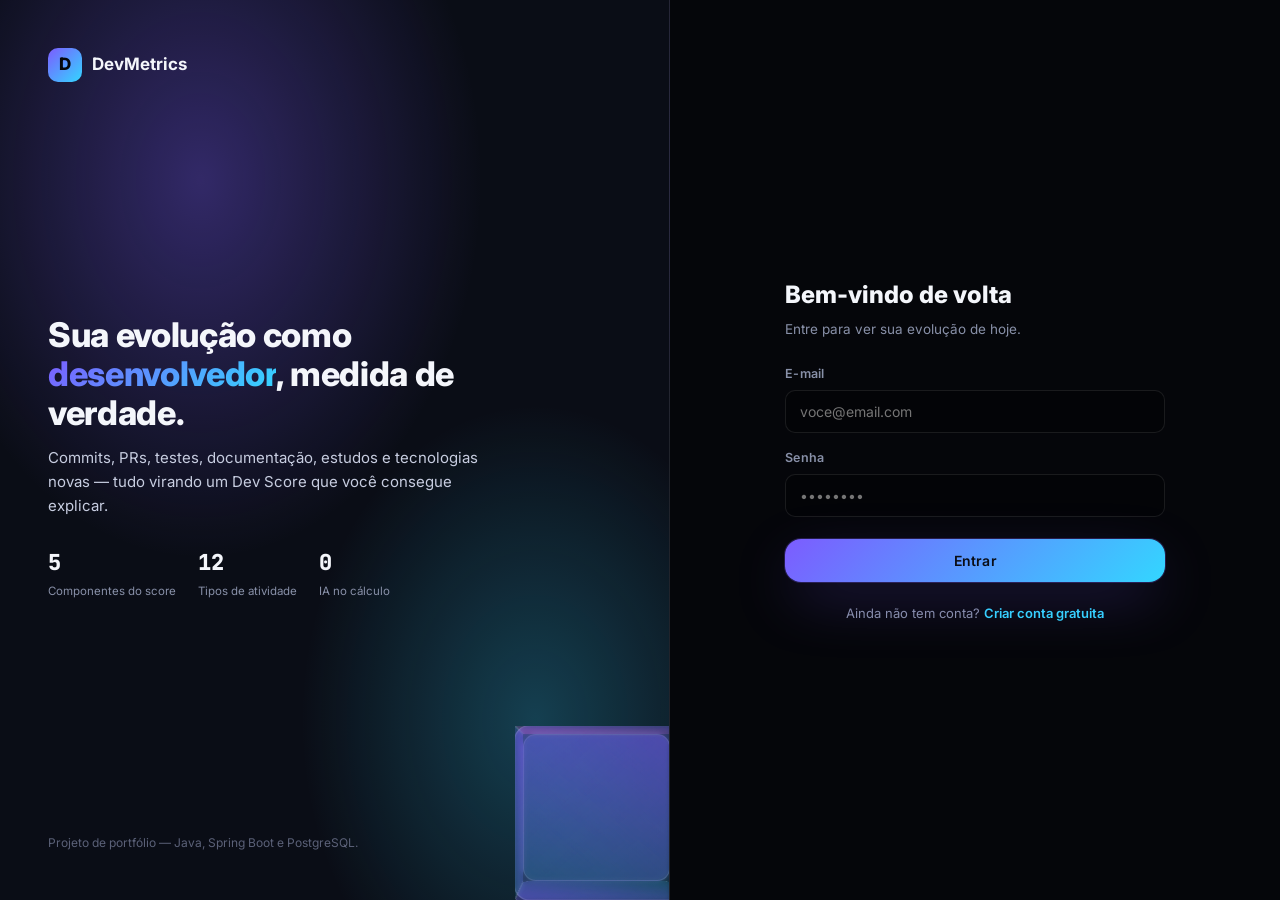
==== frontend/achievements.html @ 27cfd6c3 "feat: MVP completo do DevMetrics (backend, frontend e infraestrutura) Backend Java 21 + Spring Boot " ====
<!DOCTYPE html>
<html lang="pt-BR">
<head>
  <meta charset="UTF-8" />
  <meta name="viewport" content="width=device-width, initial-scale=1.0" />
  <title>Conquistas — DevMetrics</title>
  <link rel="icon" href="data:image/svg+xml,<svg xmlns=%22http://www.w3.org/2000/svg%22 viewBox=%220 0 100 100%22><rect width=%22100%22 height=%22100%22 rx=%2222%22 fill=%22%237c5cff%22/><text x=%2250%22 y=%2268%22 font-size=%2260%22 text-anchor=%22middle%22 fill=%22white%22 font-family=%22sans-serif%22>D</text></svg>" />
  <link rel="preconnect" href="https://fonts.googleapis.com">
  <link rel="preconnect" href="https://fonts.gstatic.com" crossorigin>
  <link href="https://fonts.googleapis.com/css2?family=Inter:wght@400;500;600;700;800&family=JetBrains+Mono:wght@400;600;700&display=swap" rel="stylesheet">
  <link rel="stylesheet" href="css/base.css" />
  <link rel="stylesheet" href="css/animations.css" />
  <link rel="stylesheet" href="css/components.css" />
  <link rel="stylesheet" href="css/dashboard.css" />
</head>
<body>
  <div class="scene-bg"></div>
  <div id="navbar" data-active="achievements"></div>

  <main class="page container">
    <div class="page-head reveal">
      <div>
        <h1>Conquistas</h1>
        <div class="page-sub">Marcos reais da sua jornada — nada aqui é decorativo.</div>
      </div>
    </div>

    <div class="card reveal" style="margin-bottom:18px">
      <div class="stat-grid">
        <div class="stat-tile">
          <div class="stat-icon">🏆</div>
          <div class="stat-value" id="unlockedCount">0</div>
          <div class="stat-label">Desbloqueadas</div>
        </div>
        <div class="stat-tile">
          <div class="stat-icon">🎯</div>
          <div class="stat-value" id="totalCount">0</div>
          <div class="stat-label">No catálogo</div>
        </div>
      </div>
    </div>

    <div id="achievementGrid" class="achievement-grid reveal-stagger"></div>
  </main>

  <script src="js/api.js"></script>
  <script src="js/ui.js"></script>
  <script src="js/scene3d.js"></script>
  <script src="js/navbar.js"></script>
  <script src="js/achievements.js"></script>
</body>
</html>
---- frontend/css/base.css ----
/* ===========================================================
   DevMetrics — Design tokens e reset
   =========================================================== */

:root {
  /* Paleta principal: fundo escuro tipo "terminal premium" */
  --bg-0: #05060a;
  --bg-1: #0a0d16;
  --bg-2: #10141f;
  --bg-3: #161b29;
  --surface: rgba(255, 255, 255, 0.035);
  --surface-hover: rgba(255, 255, 255, 0.07);
  --border: rgba(255, 255, 255, 0.09);
  --border-strong: rgba(255, 255, 255, 0.16);

  --text-0: #f4f6fb;
  --text-1: #c7cde0;
  --text-2: #8890a8;
  --text-3: #5b6178;

  --brand-1: #7c5cff;
  --brand-2: #33d6ff;
  --brand-3: #ff5ecb;
  --accent-green: #37e29a;
  --accent-yellow: #ffcb52;
  --accent-red: #ff5c72;

  --grad-brand: linear-gradient(135deg, var(--brand-1), var(--brand-2));
  --grad-fire: linear-gradient(135deg, var(--brand-3), var(--accent-yellow));

  --level-0: rgba(255, 255, 255, 0.05);
  --level-1: #123a3a;
  --level-2: #146356;
  --level-3: #0f9d78;
  --level-4: #37e29a;

  --radius-sm: 10px;
  --radius-md: 16px;
  --radius-lg: 24px;
  --radius-xl: 32px;

  --shadow-1: 0 1px 0 rgba(255, 255, 255, 0.04) inset, 0 10px 30px rgba(0, 0, 0, 0.35);
  --shadow-2: 0 30px 60px -20px rgba(0, 0, 0, 0.55);
  --shadow-glow-brand: 0 0 0 1px rgba(124, 92, 255, 0.25), 0 20px 60px -10px rgba(124, 92, 255, 0.35);

  --ease-out: cubic-bezier(0.16, 1, 0.3, 1);
  --ease-spring: cubic-bezier(0.34, 1.56, 0.64, 1);
  --dur-fast: 150ms;
  --dur-mid: 320ms;
  --dur-slow: 650ms;

  --font-sans: "Inter", -apple-system, BlinkMacSystemFont, "Segoe UI", Roboto, Helvetica, Arial, sans-serif;
  --font-mono: "JetBrains Mono", "Fira Code", ui-monospace, SFMono-Regular, Menlo, Consolas, monospace;

  color-scheme: dark;
}

* {
  box-sizing: border-box;
}

html, body {
  margin: 0;
  padding: 0;
}

html {
  scroll-behavior: smooth;
}

body {
  min-height: 100vh;
  background: var(--bg-0);
  color: var(--text-0);
  font-family: var(--font-sans);
  font-size: 15px;
  line-height: 1.5;
  -webkit-font-smoothing: antialiased;
  text-rendering: optimizeLegibility;
  overflow-x: hidden;
}

h1, h2, h3, h4, p, ul, ol {
  margin: 0;
}

ul {
  padding: 0;
  list-style: none;
}

a {
  color: inherit;
  text-decoration: none;
}

button {
  font-family: inherit;
  cursor: pointer;
}

input, select, textarea, button {
  font-family: inherit;
  color: inherit;
}

::selection {
  background: rgba(124, 92, 255, 0.35);
}

/* Scrollbar discreta */
::-webkit-scrollbar {
  width: 10px;
  height: 10px;
}

::-webkit-scrollbar-track {
  background: transparent;
}

::-webkit-scrollbar-thumb {
  background: var(--border-strong);
  border-radius: 10px;
}

::-webkit-scrollbar-thumb:hover {
  background: var(--brand-1);
}

.visually-hidden {
  position: absolute;
  width: 1px;
  height: 1px;
  overflow: hidden;
  clip: rect(0, 0, 0, 0);
  white-space: nowrap;
}

.container {
  width: 100%;
  max-width: 1240px;
  margin: 0 auto;
  padding: 0 24px;
}

/* Fundo com camadas de profundidade (paralaxe simples) */
.scene-bg {
  position: fixed;
  inset: 0;
  z-index: -1;
  overflow: hidden;
  background:
    radial-gradient(60% 45% at 15% 0%, rgba(124, 92, 255, 0.18), transparent 60%),
    radial-gradient(45% 40% at 100% 10%, rgba(51, 214, 255, 0.14), transparent 60%),
    radial-gradient(50% 50% at 50% 100%, rgba(255, 94, 203, 0.10), transparent 60%),
    var(--bg-0);
}

.scene-bg canvas {
  position: absolute;
  inset: 0;
  width: 100%;
  height: 100%;
  display: block;
}

.scene-bg::after {
  content: "";
  position: absolute;
  inset: 0;
  background-image: radial-gradient(rgba(255, 255, 255, 0.045) 1px, transparent 1px);
  background-size: 26px 26px;
  mask-image: radial-gradient(circle at 50% 20%, black, transparent 75%);
  opacity: 0.5;
}

/* Utilidades de texto */
.text-muted { color: var(--text-2); }
.text-faint { color: var(--text-3); }
.mono { font-family: var(--font-mono); }

.gradient-text {
  background: var(--grad-brand);
  -webkit-background-clip: text;
  background-clip: text;
  color: transparent;
}

.skeleton {
  position: relative;
  overflow: hidden;
  background: var(--surface);
  border-radius: var(--radius-sm);
}

.skeleton::after {
  content: "";
  position: absolute;
  inset: 0;
  transform: translateX(-100%);
  background: linear-gradient(90deg, transparent, rgba(255, 255, 255, 0.06), transparent);
  animation: shimmer 1.6s infinite;
}

@keyframes shimmer {
  100% { transform: translateX(100%); }
}

@media (prefers-reduced-motion: reduce) {
  *, *::before, *::after {
    animation-duration: 0.001ms !important;
    animation-iteration-count: 1 !important;
    transition-duration: 0.001ms !important;
    scroll-behavior: auto !important;
  }
}
---- frontend/css/animations.css ----
/* ===========================================================
   DevMetrics — Animações e efeitos 3D
   =========================================================== */

@keyframes fade-up {
  from { opacity: 0; transform: translateY(18px); }
  to   { opacity: 1; transform: translateY(0); }
}

@keyframes fade-in {
  from { opacity: 0; }
  to   { opacity: 1; }
}

@keyframes pop-in {
  0%   { opacity: 0; transform: scale(0.85) translateY(10px); }
  60%  { opacity: 1; transform: scale(1.03) translateY(-2px); }
  100% { opacity: 1; transform: scale(1) translateY(0); }
}

@keyframes float-slow {
  0%, 100% { transform: translateY(0) rotate(0deg); }
  50%      { transform: translateY(-14px) rotate(1.5deg); }
}

@keyframes spin-slow {
  from { transform: rotate(0deg); }
  to   { transform: rotate(360deg); }
}

@keyframes pulse-ring {
  0%   { box-shadow: 0 0 0 0 rgba(124, 92, 255, 0.45); }
  100% { box-shadow: 0 0 0 18px rgba(124, 92, 255, 0); }
}

@keyframes flame-flicker {
  0%, 100% { transform: scale(1) rotate(-2deg); }
  50%      { transform: scale(1.08) rotate(2deg); }
}

@keyframes grid-drift {
  from { background-position: 0 0; }
  to   { background-position: 120px 120px; }
}

@keyframes count-glow {
  0%   { text-shadow: 0 0 0 rgba(124, 92, 255, 0); }
  40%  { text-shadow: 0 0 24px rgba(124, 92, 255, 0.55); }
  100% { text-shadow: 0 0 0 rgba(124, 92, 255, 0); }
}

.reveal {
  opacity: 0;
  transform: translateY(22px);
  transition: opacity var(--dur-slow) var(--ease-out), transform var(--dur-slow) var(--ease-out);
}

.reveal.is-visible {
  opacity: 1;
  transform: translateY(0);
}

.reveal-stagger > * {
  opacity: 0;
  transform: translateY(18px);
  transition: opacity var(--dur-mid) var(--ease-out), transform var(--dur-mid) var(--ease-out);
}

.reveal-stagger.is-visible > * {
  opacity: 1;
  transform: translateY(0);
}

.reveal-stagger.is-visible > *:nth-child(1) { transition-delay: 0ms; }
.reveal-stagger.is-visible > *:nth-child(2) { transition-delay: 60ms; }
.reveal-stagger.is-visible > *:nth-child(3) { transition-delay: 120ms; }
.reveal-stagger.is-visible > *:nth-child(4) { transition-delay: 180ms; }
.reveal-stagger.is-visible > *:nth-child(5) { transition-delay: 240ms; }
.reveal-stagger.is-visible > *:nth-child(6) { transition-delay: 300ms; }

/* ---- Cartão com perspectiva 3D (tilt no mouse) ---- */
.tilt-scene {
  perspective: 1000px;
}

.tilt-card {
  transform-style: preserve-3d;
  transition: transform var(--dur-mid) var(--ease-out), box-shadow var(--dur-mid) var(--ease-out);
  will-change: transform;
}

.tilt-card[data-tilt-active="true"] {
  transition: transform 60ms linear;
}

.tilt-card .tilt-layer {
  transform: translateZ(18px);
}

.tilt-card .tilt-glare {
  position: absolute;
  inset: 0;
  border-radius: inherit;
  background: radial-gradient(circle at var(--glare-x, 50%) var(--glare-y, 50%),
      rgba(255, 255, 255, 0.16), transparent 55%);
  opacity: 0;
  transition: opacity var(--dur-mid) var(--ease-out);
  pointer-events: none;
}

.tilt-card[data-tilt-active="true"] .tilt-glare {
  opacity: 1;
}

/* ---- Logo / ícone com leve flutuação e rotação 3D contínua ---- */
.floating-icon {
  animation: float-slow 6s ease-in-out infinite;
  transform-style: preserve-3d;
}

.spin-3d {
  animation: spin-slow 16s linear infinite;
  transform-style: preserve-3d;
}

/* ---- Streak flame ---- */
.flame {
  display: inline-block;
  animation: flame-flicker 1.6s ease-in-out infinite;
  filter: drop-shadow(0 0 10px rgba(255, 155, 50, 0.55));
}

/* ---- Pulso de "ao vivo" ---- */
.live-dot {
  position: relative;
  width: 8px;
  height: 8px;
  border-radius: 50%;
  background: var(--accent-green);
}

.live-dot::after {
  content: "";
  position: absolute;
  inset: 0;
  border-radius: 50%;
  animation: pulse-ring 1.8s ease-out infinite;
}

/* ---- Botões com profundidade ---- */
.btn {
  position: relative;
  display: inline-flex;
  align-items: center;
  justify-content: center;
  gap: 8px;
  padding: 12px 22px;
  border-radius: var(--radius-md);
  border: 1px solid var(--border);
  background: var(--surface);
  color: var(--text-0);
  font-weight: 600;
  font-size: 14px;
  letter-spacing: 0.01em;
  transition: transform var(--dur-fast) var(--ease-spring), box-shadow var(--dur-mid) var(--ease-out),
      background var(--dur-fast) ease, border-color var(--dur-fast) ease;
}

.btn:hover {
  transform: translateY(-2px);
  border-color: var(--border-strong);
  background: var(--surface-hover);
}

.btn:active {
  transform: translateY(0) scale(0.98);
}

.btn-primary {
  border: none;
  background: var(--grad-brand);
  color: #0a0d16;
  box-shadow: var(--shadow-glow-brand);
}

.btn-primary:hover {
  box-shadow: 0 0 0 1px rgba(124, 92, 255, 0.4), 0 26px 70px -12px rgba(124, 92, 255, 0.5);
}

.btn-ghost {
  background: transparent;
  border-color: transparent;
}

.btn-ghost:hover {
  background: var(--surface);
}

.btn-danger {
  border-color: rgba(255, 92, 114, 0.4);
  color: var(--accent-red);
}

.btn-danger:hover {
  background: rgba(255, 92, 114, 0.12);
}

.btn[disabled] {
  opacity: 0.5;
  pointer-events: none;
  transform: none !important;
}

.btn .spinner {
  width: 14px;
  height: 14px;
  border-radius: 50%;
  border: 2px solid rgba(255, 255, 255, 0.35);
  border-top-color: currentColor;
  animation: spin-slow 0.8s linear infinite;
}

/* ---- Toast ---- */
.toast-stack {
  position: fixed;
  top: 20px;
  right: 20px;
  z-index: 500;
  display: flex;
  flex-direction: column;
  gap: 10px;
  max-width: min(360px, calc(100vw - 40px));
}

.toast {
  padding: 14px 16px;
  border-radius: var(--radius-md);
  background: var(--bg-3);
  border: 1px solid var(--border-strong);
  box-shadow: var(--shadow-2);
  font-size: 13.5px;
  animation: pop-in var(--dur-mid) var(--ease-spring);
  display: flex;
  align-items: flex-start;
  gap: 10px;
}

.toast.success { border-color: rgba(55, 226, 154, 0.4); }
.toast.error { border-color: rgba(255, 92, 114, 0.4); }
.toast.info { border-color: rgba(51, 214, 255, 0.35); }

.toast.leaving {
  animation: fade-out-right var(--dur-mid) var(--ease-out) forwards;
}

@keyframes fade-out-right {
  to { opacity: 0; transform: translateX(20px); }
}

/* ---- Contadores animados ---- */
.count-up {
  animation: count-glow 1.1s var(--ease-out);
}
---- frontend/css/components.css ----
/* ===========================================================
   DevMetrics — Componentes reutilizáveis
   =========================================================== */

.card {
  position: relative;
  background: var(--surface);
  border: 1px solid var(--border);
  border-radius: var(--radius-lg);
  padding: 22px;
  box-shadow: var(--shadow-1);
}

.card-header {
  display: flex;
  align-items: center;
  justify-content: space-between;
  gap: 12px;
  margin-bottom: 16px;
}

.card-title {
  font-size: 15px;
  font-weight: 600;
  color: var(--text-0);
  display: flex;
  align-items: center;
  gap: 8px;
}

.card-subtitle {
  font-size: 12.5px;
  color: var(--text-2);
  margin-top: 2px;
}

.badge {
  display: inline-flex;
  align-items: center;
  gap: 6px;
  padding: 4px 10px;
  border-radius: 999px;
  font-size: 11.5px;
  font-weight: 600;
  letter-spacing: 0.02em;
  text-transform: uppercase;
  background: var(--surface);
  border: 1px solid var(--border);
  color: var(--text-1);
}

.badge.brand { color: var(--brand-2); border-color: rgba(51, 214, 255, 0.35); background: rgba(51, 214, 255, 0.08); }
.badge.green { color: var(--accent-green); border-color: rgba(55, 226, 154, 0.35); background: rgba(55, 226, 154, 0.08); }
.badge.yellow { color: var(--accent-yellow); border-color: rgba(255, 203, 82, 0.35); background: rgba(255, 203, 82, 0.08); }
.badge.pink { color: var(--brand-3); border-color: rgba(255, 94, 203, 0.35); background: rgba(255, 94, 203, 0.08); }
.badge.muted { color: var(--text-3); }

/* Inputs */
.field {
  display: flex;
  flex-direction: column;
  gap: 6px;
  margin-bottom: 16px;
}

.field label {
  font-size: 12.5px;
  color: var(--text-2);
  font-weight: 600;
  letter-spacing: 0.02em;
}

.field input,
.field select,
.field textarea {
  padding: 12px 14px;
  border-radius: var(--radius-sm);
  border: 1px solid var(--border);
  background: rgba(0, 0, 0, 0.25);
  color: var(--text-0);
  font-size: 14px;
  outline: none;
  transition: border-color var(--dur-fast) ease, box-shadow var(--dur-fast) ease, background var(--dur-fast) ease;
}

.field input:focus,
.field select:focus,
.field textarea:focus {
  border-color: var(--brand-1);
  box-shadow: 0 0 0 3px rgba(124, 92, 255, 0.18);
  background: rgba(124, 92, 255, 0.05);
}

.field textarea {
  resize: vertical;
  min-height: 80px;
}

.field .field-error {
  font-size: 12px;
  color: var(--accent-red);
  min-height: 14px;
}

.field .field-hint {
  font-size: 12px;
  color: var(--text-3);
}

/* Navbar */
.navbar {
  position: sticky;
  top: 0;
  z-index: 100;
  display: flex;
  align-items: center;
  justify-content: space-between;
  gap: 16px;
  padding: 14px 0;
  backdrop-filter: blur(14px) saturate(140%);
  background: linear-gradient(180deg, rgba(5, 6, 10, 0.85), rgba(5, 6, 10, 0.55));
  border-bottom: 1px solid var(--border);
}

.navbar .brand {
  display: flex;
  align-items: center;
  gap: 10px;
  font-weight: 700;
  font-size: 16px;
}

.navbar .brand-mark {
  width: 30px;
  height: 30px;
  border-radius: 9px;
  background: var(--grad-brand);
  display: grid;
  place-items: center;
  font-size: 14px;
  color: #05060a;
  font-weight: 800;
  box-shadow: 0 6px 16px -4px rgba(124, 92, 255, 0.6);
}

.navbar nav {
  display: flex;
  align-items: center;
  gap: 6px;
}

.navbar nav a {
  padding: 9px 14px;
  border-radius: var(--radius-sm);
  font-size: 13.5px;
  font-weight: 500;
  color: var(--text-2);
  transition: color var(--dur-fast) ease, background var(--dur-fast) ease;
}

.navbar nav a:hover,
.navbar nav a.active {
  color: var(--text-0);
  background: var(--surface);
}

.navbar .user-chip {
  display: flex;
  align-items: center;
  gap: 10px;
  padding: 6px 8px 6px 6px;
  border-radius: 999px;
  border: 1px solid var(--border);
  background: var(--surface);
  cursor: pointer;
  transition: border-color var(--dur-fast) ease;
}

.navbar .user-chip:hover {
  border-color: var(--border-strong);
}

.avatar {
  width: 30px;
  height: 30px;
  border-radius: 50%;
  background: var(--grad-brand);
  display: grid;
  place-items: center;
  font-size: 12.5px;
  font-weight: 700;
  color: #05060a;
  overflow: hidden;
  flex-shrink: 0;
}

.avatar img {
  width: 100%;
  height: 100%;
  object-fit: cover;
}

/* Progress bars */
.progress-track {
  width: 100%;
  height: 8px;
  border-radius: 999px;
  background: rgba(255, 255, 255, 0.06);
  overflow: hidden;
}

.progress-fill {
  height: 100%;
  border-radius: 999px;
  background: var(--grad-brand);
  width: 0%;
  transition: width 900ms var(--ease-out);
}

.progress-fill.thin {
  background: linear-gradient(90deg, var(--brand-2), var(--accent-green));
}

/* Score ring (SVG) */
.score-ring-wrap {
  position: relative;
  width: 176px;
  height: 176px;
  margin: 0 auto;
}

.score-ring-wrap svg {
  width: 100%;
  height: 100%;
  transform: rotate(-90deg);
}

.score-ring-bg {
  fill: none;
  stroke: rgba(255, 255, 255, 0.06);
  stroke-width: 12;
}

.score-ring-fill {
  fill: none;
  stroke-width: 12;
  stroke-linecap: round;
  stroke: url(#scoreGradient);
  transition: stroke-dasharray 1.1s var(--ease-out);
  filter: drop-shadow(0 0 10px rgba(124, 92, 255, 0.45));
}

.score-ring-center {
  position: absolute;
  inset: 0;
  display: flex;
  flex-direction: column;
  align-items: center;
  justify-content: center;
  gap: 2px;
}

.score-ring-value {
  font-size: 40px;
  font-weight: 800;
  font-family: var(--font-mono);
  letter-spacing: -0.02em;
}

.score-ring-label {
  font-size: 11.5px;
  color: var(--text-2);
  text-transform: uppercase;
  letter-spacing: 0.06em;
}

/* Score breakdown bars */
.breakdown-row {
  display: grid;
  grid-template-columns: 130px 1fr 46px;
  align-items: center;
  gap: 12px;
  padding: 9px 0;
  border-bottom: 1px solid rgba(255, 255, 255, 0.04);
}

.breakdown-row:last-child {
  border-bottom: none;
}

.breakdown-row .breakdown-label {
  font-size: 13px;
  color: var(--text-1);
  font-weight: 500;
}

.breakdown-row .breakdown-points {
  font-size: 13px;
  font-family: var(--font-mono);
  color: var(--text-0);
  text-align: right;
}

.breakdown-tooltip {
  grid-column: 1 / -1;
  font-size: 12px;
  color: var(--text-3);
  padding-top: 2px;
  max-height: 0;
  overflow: hidden;
  transition: max-height var(--dur-mid) var(--ease-out);
}

.breakdown-row.expanded .breakdown-tooltip {
  max-height: 60px;
}

/* Stat tiles */
.stat-grid {
  display: grid;
  grid-template-columns: repeat(auto-fit, minmax(160px, 1fr));
  gap: 14px;
}

.stat-tile {
  padding: 16px 18px;
  border-radius: var(--radius-md);
  background: var(--surface);
  border: 1px solid var(--border);
  position: relative;
  overflow: hidden;
}

.stat-tile .stat-icon {
  font-size: 20px;
  margin-bottom: 10px;
  display: inline-block;
}

.stat-tile .stat-value {
  font-size: 26px;
  font-weight: 800;
  font-family: var(--font-mono);
  letter-spacing: -0.02em;
}

.stat-tile .stat-label {
  font-size: 12px;
  color: var(--text-2);
  margin-top: 4px;
}

.stat-tile .stat-trend {
  position: absolute;
  top: 16px;
  right: 16px;
  font-size: 11.5px;
  font-weight: 700;
  padding: 3px 8px;
  border-radius: 999px;
}

.stat-trend.up { color: var(--accent-green); background: rgba(55, 226, 154, 0.12); }
.stat-trend.down { color: var(--accent-red); background: rgba(255, 92, 114, 0.12); }
.stat-trend.flat { color: var(--text-3); background: rgba(255, 255, 255, 0.05); }

/* Achievement grid */
.achievement-grid {
  display: grid;
  grid-template-columns: repeat(auto-fill, minmax(150px, 1fr));
  gap: 14px;
}

.achievement-card {
  padding: 16px 14px;
  border-radius: var(--radius-md);
  border: 1px solid var(--border);
  background: var(--surface);
  text-align: center;
  transition: transform var(--dur-mid) var(--ease-spring), border-color var(--dur-fast) ease;
}

.achievement-card:hover {
  transform: translateY(-4px);
}

.achievement-card.locked {
  opacity: 0.45;
  filter: grayscale(0.4);
}

.achievement-card.unlocked {
  border-color: rgba(255, 203, 82, 0.4);
  background: linear-gradient(160deg, rgba(255, 203, 82, 0.09), rgba(124, 92, 255, 0.05));
}

.achievement-icon {
  font-size: 30px;
  margin-bottom: 8px;
  display: inline-block;
}

.achievement-card.unlocked .achievement-icon {
  animation: pop-in var(--dur-slow) var(--ease-spring);
}

.achievement-name {
  font-size: 13px;
  font-weight: 600;
  margin-bottom: 4px;
}

.achievement-desc {
  font-size: 11.5px;
  color: var(--text-2);
  line-height: 1.4;
}

.achievement-progress {
  margin-top: 10px;
}

/* Challenge card */
.challenge-card {
  background: linear-gradient(160deg, rgba(124, 92, 255, 0.14), rgba(51, 214, 255, 0.05));
  border: 1px solid rgba(124, 92, 255, 0.3);
}

.challenge-meta {
  display: flex;
  gap: 10px;
  margin-top: 14px;
  flex-wrap: wrap;
}

.challenge-actions {
  display: flex;
  gap: 10px;
  margin-top: 18px;
}

/* Empty state */
.empty-state {
  text-align: center;
  padding: 40px 20px;
  color: var(--text-2);
}

.empty-state .empty-icon {
  font-size: 34px;
  margin-bottom: 10px;
  opacity: 0.7;
}

/* Modal */
.modal-overlay {
  position: fixed;
  inset: 0;
  background: rgba(2, 3, 6, 0.7);
  backdrop-filter: blur(6px);
  display: flex;
  align-items: center;
  justify-content: center;
  z-index: 400;
  opacity: 0;
  pointer-events: none;
  transition: opacity var(--dur-mid) var(--ease-out);
}

.modal-overlay.open {
  opacity: 1;
  pointer-events: auto;
}

.modal {
  width: min(480px, calc(100vw - 40px));
  max-height: calc(100vh - 60px);
  overflow-y: auto;
  background: var(--bg-2);
  border: 1px solid var(--border-strong);
  border-radius: var(--radius-lg);
  padding: 26px;
  box-shadow: var(--shadow-2);
  transform: scale(0.92) translateY(14px);
  transition: transform var(--dur-mid) var(--ease-spring);
}

.modal-overlay.open .modal {
  transform: scale(1) translateY(0);
}

.modal-header {
  display: flex;
  align-items: center;
  justify-content: space-between;
  margin-bottom: 18px;
}

.modal-close {
  width: 30px;
  height: 30px;
  border-radius: 50%;
  display: grid;
  place-items: center;
  background: var(--surface);
  border: 1px solid var(--border);
  color: var(--text-2);
  transition: background var(--dur-fast) ease, color var(--dur-fast) ease;
}

.modal-close:hover {
  background: var(--surface-hover);
  color: var(--text-0);
}

/* Tabs */
.tabs {
  display: flex;
  gap: 6px;
  border-bottom: 1px solid var(--border);
  margin-bottom: 20px;
}

.tab {
  padding: 10px 4px;
  font-size: 13.5px;
  font-weight: 600;
  color: var(--text-2);
  border-bottom: 2px solid transparent;
  margin-right: 18px;
  transition: color var(--dur-fast) ease, border-color var(--dur-fast) ease;
}

.tab:hover {
  color: var(--text-0);
}

.tab.active {
  color: var(--text-0);
  border-color: var(--brand-1);
}

/* Table-ish list */
.list-row {
  display: flex;
  align-items: center;
  gap: 12px;
  padding: 12px 4px;
  border-bottom: 1px solid rgba(255, 255, 255, 0.05);
}

.list-row:last-child {
  border-bottom: none;
}

.list-row .list-icon {
  width: 34px;
  height: 34px;
  border-radius: 10px;
  display: grid;
  place-items: center;
  font-size: 15px;
  background: var(--surface);
  border: 1px solid var(--border);
  flex-shrink: 0;
}

.list-row .list-main {
  flex: 1;
  min-width: 0;
}

.list-row .list-title {
  font-size: 13.5px;
  font-weight: 500;
  color: var(--text-0);
  white-space: nowrap;
  overflow: hidden;
  text-overflow: ellipsis;
}

.list-row .list-sub {
  font-size: 12px;
  color: var(--text-3);
  margin-top: 2px;
}

.list-row .list-points {
  font-family: var(--font-mono);
  font-weight: 700;
  font-size: 13px;
  color: var(--accent-green);
  flex-shrink: 0;
}

/* Responsivo */
@media (max-width: 860px) {
  .navbar nav { display: none; }
  .breakdown-row { grid-template-columns: 100px 1fr 40px; }
}
---- frontend/css/dashboard.css ----
/* ===========================================================
   DevMetrics — Layout do dashboard
   =========================================================== */

.page {
  padding: 28px 0 80px;
}

.page-head {
  display: flex;
  align-items: flex-end;
  justify-content: space-between;
  gap: 16px;
  margin-bottom: 24px;
  flex-wrap: wrap;
}

.page-head h1 {
  font-size: 24px;
  font-weight: 800;
  letter-spacing: -0.01em;
}

.page-head .page-sub {
  color: var(--text-2);
  font-size: 13.5px;
  margin-top: 4px;
}

.page-actions {
  display: flex;
  gap: 10px;
}

.dash-grid {
  display: grid;
  grid-template-columns: 300px 1fr 300px;
  gap: 18px;
  align-items: start;
}

.dash-col {
  display: flex;
  flex-direction: column;
  gap: 18px;
}

.score-card-body {
  display: flex;
  flex-direction: column;
  align-items: center;
  gap: 6px;
}

.score-level-badge {
  margin-top: 4px;
}

.score-trend-line {
  font-size: 12.5px;
  color: var(--text-2);
  margin-top: 6px;
  display: flex;
  align-items: center;
  gap: 6px;
}

.streak-body {
  display: flex;
  align-items: center;
  gap: 16px;
}

.streak-flame-big {
  font-size: 46px;
  line-height: 1;
}

.streak-numbers strong {
  font-size: 28px;
  font-family: var(--font-mono);
  font-weight: 800;
}

.streak-numbers .streak-label {
  font-size: 12px;
  color: var(--text-2);
}

.streak-sub {
  display: flex;
  gap: 18px;
  margin-top: 14px;
  padding-top: 14px;
  border-top: 1px solid rgba(255, 255, 255, 0.06);
}

.streak-sub div strong {
  display: block;
  font-family: var(--font-mono);
  font-size: 16px;
}

.streak-sub div span {
  font-size: 11px;
  color: var(--text-3);
}

.tech-pill-list {
  display: flex;
  flex-wrap: wrap;
  gap: 8px;
}

.tech-pill {
  display: inline-flex;
  align-items: center;
  gap: 6px;
  padding: 6px 11px;
  border-radius: 999px;
  background: var(--surface);
  border: 1px solid var(--border);
  font-size: 12px;
  transition: transform var(--dur-fast) var(--ease-spring), border-color var(--dur-fast) ease;
}

.tech-pill:hover {
  transform: translateY(-2px);
  border-color: var(--border-strong);
}

.tech-pill.is-new {
  border-color: rgba(255, 203, 82, 0.45);
  background: rgba(255, 203, 82, 0.08);
}

.tech-pill .dot {
  width: 6px;
  height: 6px;
  border-radius: 50%;
  background: var(--brand-2);
}

.chart-canvas-wrap {
  position: relative;
  height: 160px;
}

.next-step-card {
  background: linear-gradient(160deg, rgba(51, 214, 255, 0.12), rgba(124, 92, 255, 0.05));
  border-color: rgba(51, 214, 255, 0.3);
}

.next-step-tech {
  display: flex;
  align-items: center;
  gap: 12px;
  margin-bottom: 12px;
}

.next-step-tech .tech-badge-icon {
  width: 42px;
  height: 42px;
  border-radius: 12px;
  background: var(--grad-brand);
  display: grid;
  place-items: center;
  font-size: 18px;
  flex-shrink: 0;
}

.next-step-reason {
  font-size: 13px;
  color: var(--text-1);
  line-height: 1.55;
  margin-bottom: 12px;
}

.next-step-first {
  font-size: 12.5px;
  padding: 12px 14px;
  border-radius: var(--radius-sm);
  background: rgba(0, 0, 0, 0.2);
  border: 1px solid var(--border);
  color: var(--text-1);
}

.next-step-first strong {
  color: var(--text-0);
}

@media (max-width: 1100px) {
  .dash-grid { grid-template-columns: 1fr 1fr; }
  .dash-col:nth-child(3) { grid-column: span 2; }
}

@media (max-width: 720px) {
  .dash-grid { grid-template-columns: 1fr; }
  .dash-col:nth-child(3) { grid-column: span 1; }
}

/* Formulário de nova atividade (grid) */
.form-grid-2 {
  display: grid;
  grid-template-columns: 1fr 1fr;
  gap: 0 14px;
}

@media (max-width: 560px) {
  .form-grid-2 { grid-template-columns: 1fr; }
}

/* Projetos */
.project-grid {
  display: grid;
  grid-template-columns: repeat(auto-fill, minmax(260px, 1fr));
  gap: 16px;
}

.project-card {
  padding: 20px;
}

.project-card .project-name {
  font-size: 15px;
  font-weight: 700;
  margin-bottom: 4px;
}

.project-card .project-desc {
  font-size: 12.5px;
  color: var(--text-2);
  line-height: 1.5;
  margin-bottom: 12px;
  min-height: 34px;
}

.project-card .project-footer {
  display: flex;
  justify-content: space-between;
  align-items: center;
  margin-top: 14px;
  padding-top: 12px;
  border-top: 1px solid rgba(255, 255, 255, 0.06);
  font-size: 12px;
  color: var(--text-3);
}

/* Filtros de atividade */
.filter-bar {
  display: flex;
  gap: 10px;
  flex-wrap: wrap;
  margin-bottom: 18px;
}

.filter-bar select,
.filter-bar input {
  padding: 9px 12px;
  border-radius: var(--radius-sm);
  border: 1px solid var(--border);
  background: var(--surface);
  color: var(--text-0);
  font-size: 13px;
}

/* Github connection card */
.github-card {
  display: flex;
  align-items: center;
  justify-content: space-between;
  gap: 16px;
  flex-wrap: wrap;
}

.github-status-line {
  display: flex;
  align-items: center;
  gap: 8px;
  font-size: 13px;
  color: var(--text-1);
}

.sync-progress {
  font-size: 12px;
  color: var(--text-2);
  margin-top: 8px;
}
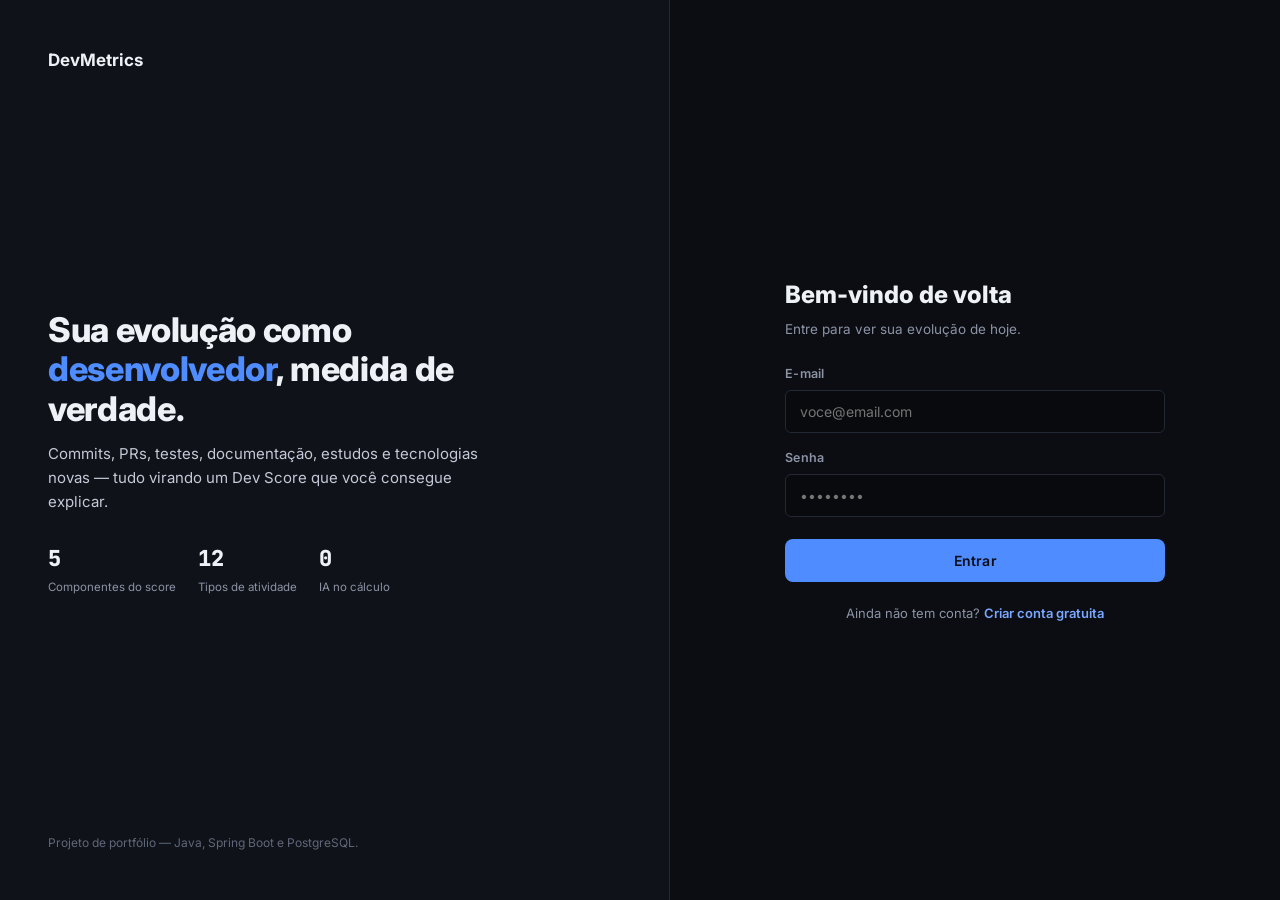
==== commit 9d849f8d: "refactor: interface mais sóbria, tooltip do Dev Score e correção de overflow Remove tilt 3D, fundo 3" ====
--- a/frontend/achievements.html
+++ b/frontend/achievements.html
@@ -14,7 +14,6 @@
   <link rel="stylesheet" href="css/dashboard.css" />
 </head>
 <body>
-  <div class="scene-bg"></div>
   <div id="navbar" data-active="achievements"></div>
 
   <main class="page container">
@@ -28,12 +27,10 @@
     <div class="card reveal" style="margin-bottom:18px">
       <div class="stat-grid">
         <div class="stat-tile">
-          <div class="stat-icon">🏆</div>
           <div class="stat-value" id="unlockedCount">0</div>
           <div class="stat-label">Desbloqueadas</div>
         </div>
         <div class="stat-tile">
-          <div class="stat-icon">🎯</div>
           <div class="stat-value" id="totalCount">0</div>
           <div class="stat-label">No catálogo</div>
         </div>
@@ -45,7 +42,6 @@
 
   <script src="js/api.js"></script>
   <script src="js/ui.js"></script>
-  <script src="js/scene3d.js"></script>
   <script src="js/navbar.js"></script>
   <script src="js/achievements.js"></script>
 </body>
--- a/frontend/css/base.css
+++ b/frontend/css/base.css
@@ -4,44 +4,44 @@
 
 :root {
   /* Paleta principal: fundo escuro tipo "terminal premium" */
-  --bg-0: #05060a;
-  --bg-1: #0a0d16;
-  --bg-2: #10141f;
-  --bg-3: #161b29;
-  --surface: rgba(255, 255, 255, 0.035);
-  --surface-hover: rgba(255, 255, 255, 0.07);
-  --border: rgba(255, 255, 255, 0.09);
-  --border-strong: rgba(255, 255, 255, 0.16);
+  --bg-0: #0b0d12;
+  --bg-1: #0f1218;
+  --bg-2: #141821;
+  --bg-3: #1a1f2a;
+  --surface: #11151c;
+  --surface-hover: #161b24;
+  --border: #222834;
+  --border-strong: #303848;
 
-  --text-0: #f4f6fb;
-  --text-1: #c7cde0;
-  --text-2: #8890a8;
-  --text-3: #5b6178;
+  --text-0: #eef1f6;
+  --text-1: #c3c9d6;
+  --text-2: #8b93a5;
+  --text-3: #5f6778;
 
-  --brand-1: #7c5cff;
-  --brand-2: #33d6ff;
-  --brand-3: #ff5ecb;
-  --accent-green: #37e29a;
-  --accent-yellow: #ffcb52;
-  --accent-red: #ff5c72;
+  --brand-1: #4f8cff;
+  --brand-2: #7aa7ff;
+  --brand-3: #e0a04a;
+  --accent-green: #3fb68b;
+  --accent-yellow: #e0a04a;
+  --accent-red: #e5646e;
 
-  --grad-brand: linear-gradient(135deg, var(--brand-1), var(--brand-2));
-  --grad-fire: linear-gradient(135deg, var(--brand-3), var(--accent-yellow));
+  --grad-brand: var(--brand-1);
+  --grad-fire: var(--accent-yellow);
 
-  --level-0: rgba(255, 255, 255, 0.05);
-  --level-1: #123a3a;
-  --level-2: #146356;
-  --level-3: #0f9d78;
-  --level-4: #37e29a;
+  --level-0: #171c26;
+  --level-1: #17453f;
+  --level-2: #1c6b57;
+  --level-3: #28966f;
+  --level-4: #3fb68b;
 
-  --radius-sm: 10px;
-  --radius-md: 16px;
-  --radius-lg: 24px;
-  --radius-xl: 32px;
+  --radius-sm: 6px;
+  --radius-md: 8px;
+  --radius-lg: 10px;
+  --radius-xl: 14px;
 
-  --shadow-1: 0 1px 0 rgba(255, 255, 255, 0.04) inset, 0 10px 30px rgba(0, 0, 0, 0.35);
-  --shadow-2: 0 30px 60px -20px rgba(0, 0, 0, 0.55);
-  --shadow-glow-brand: 0 0 0 1px rgba(124, 92, 255, 0.25), 0 20px 60px -10px rgba(124, 92, 255, 0.35);
+  --shadow-1: none;
+  --shadow-2: 0 12px 32px rgba(0, 0, 0, 0.45);
+  --shadow-glow-brand: none;
 
   --ease-out: cubic-bezier(0.16, 1, 0.3, 1);
   --ease-spring: cubic-bezier(0.34, 1.56, 0.64, 1);
@@ -105,7 +105,7 @@
 }
 
 ::selection {
-  background: rgba(124, 92, 255, 0.35);
+  background: rgba(79, 140, 255, 0.35);
 }
 
 /* Scrollbar discreta */
@@ -143,47 +143,13 @@
   padding: 0 24px;
 }
 
-/* Fundo com camadas de profundidade (paralaxe simples) */
-.scene-bg {
-  position: fixed;
-  inset: 0;
-  z-index: -1;
-  overflow: hidden;
-  background:
-    radial-gradient(60% 45% at 15% 0%, rgba(124, 92, 255, 0.18), transparent 60%),
-    radial-gradient(45% 40% at 100% 10%, rgba(51, 214, 255, 0.14), transparent 60%),
-    radial-gradient(50% 50% at 50% 100%, rgba(255, 94, 203, 0.10), transparent 60%),
-    var(--bg-0);
-}
-
-.scene-bg canvas {
-  position: absolute;
-  inset: 0;
-  width: 100%;
-  height: 100%;
-  display: block;
-}
-
-.scene-bg::after {
-  content: "";
-  position: absolute;
-  inset: 0;
-  background-image: radial-gradient(rgba(255, 255, 255, 0.045) 1px, transparent 1px);
-  background-size: 26px 26px;
-  mask-image: radial-gradient(circle at 50% 20%, black, transparent 75%);
-  opacity: 0.5;
-}
-
 /* Utilidades de texto */
 .text-muted { color: var(--text-2); }
 .text-faint { color: var(--text-3); }
 .mono { font-family: var(--font-mono); }
 
 .gradient-text {
-  background: var(--grad-brand);
-  -webkit-background-clip: text;
-  background-clip: text;
-  color: transparent;
+  color: var(--brand-1);
 }
 
 .skeleton {
--- a/frontend/css/animations.css
+++ b/frontend/css/animations.css
@@ -29,8 +29,8 @@
 }
 
 @keyframes pulse-ring {
-  0%   { box-shadow: 0 0 0 0 rgba(124, 92, 255, 0.45); }
-  100% { box-shadow: 0 0 0 18px rgba(124, 92, 255, 0); }
+  0%   { box-shadow: 0 0 0 0 rgba(79, 140, 255, 0.45); }
+  100% { box-shadow: 0 0 0 18px rgba(79, 140, 255, 0); }
 }
 
 @keyframes flame-flicker {
@@ -44,9 +44,9 @@
 }
 
 @keyframes count-glow {
-  0%   { text-shadow: 0 0 0 rgba(124, 92, 255, 0); }
-  40%  { text-shadow: 0 0 24px rgba(124, 92, 255, 0.55); }
-  100% { text-shadow: 0 0 0 rgba(124, 92, 255, 0); }
+  0%   { text-shadow: 0 0 0 rgba(79, 140, 255, 0); }
+  40%  { text-shadow: 0 0 24px rgba(79, 140, 255, 0.55); }
+  100% { text-shadow: 0 0 0 rgba(79, 140, 255, 0); }
 }
 
 .reveal {
@@ -77,58 +77,6 @@
 .reveal-stagger.is-visible > *:nth-child(4) { transition-delay: 180ms; }
 .reveal-stagger.is-visible > *:nth-child(5) { transition-delay: 240ms; }
 .reveal-stagger.is-visible > *:nth-child(6) { transition-delay: 300ms; }
-
-/* ---- Cartão com perspectiva 3D (tilt no mouse) ---- */
-.tilt-scene {
-  perspective: 1000px;
-}
-
-.tilt-card {
-  transform-style: preserve-3d;
-  transition: transform var(--dur-mid) var(--ease-out), box-shadow var(--dur-mid) var(--ease-out);
-  will-change: transform;
-}
-
-.tilt-card[data-tilt-active="true"] {
-  transition: transform 60ms linear;
-}
-
-.tilt-card .tilt-layer {
-  transform: translateZ(18px);
-}
-
-.tilt-card .tilt-glare {
-  position: absolute;
-  inset: 0;
-  border-radius: inherit;
-  background: radial-gradient(circle at var(--glare-x, 50%) var(--glare-y, 50%),
-      rgba(255, 255, 255, 0.16), transparent 55%);
-  opacity: 0;
-  transition: opacity var(--dur-mid) var(--ease-out);
-  pointer-events: none;
-}
-
-.tilt-card[data-tilt-active="true"] .tilt-glare {
-  opacity: 1;
-}
-
-/* ---- Logo / ícone com leve flutuação e rotação 3D contínua ---- */
-.floating-icon {
-  animation: float-slow 6s ease-in-out infinite;
-  transform-style: preserve-3d;
-}
-
-.spin-3d {
-  animation: spin-slow 16s linear infinite;
-  transform-style: preserve-3d;
-}
-
-/* ---- Streak flame ---- */
-.flame {
-  display: inline-block;
-  animation: flame-flicker 1.6s ease-in-out infinite;
-  filter: drop-shadow(0 0 10px rgba(255, 155, 50, 0.55));
-}
 
 /* ---- Pulso de "ao vivo" ---- */
 .live-dot {
@@ -184,7 +132,7 @@
 }
 
 .btn-primary:hover {
-  box-shadow: 0 0 0 1px rgba(124, 92, 255, 0.4), 0 26px 70px -12px rgba(124, 92, 255, 0.5);
+  box-shadow: 0 0 0 1px rgba(79, 140, 255, 0.4), 0 26px 70px -12px rgba(79, 140, 255, 0.5);
 }
 
 .btn-ghost {
@@ -247,7 +195,7 @@
 
 .toast.success { border-color: rgba(55, 226, 154, 0.4); }
 .toast.error { border-color: rgba(255, 92, 114, 0.4); }
-.toast.info { border-color: rgba(51, 214, 255, 0.35); }
+.toast.info { border-color: rgba(122, 167, 255, 0.35); }
 
 .toast.leaving {
   animation: fade-out-right var(--dur-mid) var(--ease-out) forwards;
--- a/frontend/css/components.css
+++ b/frontend/css/components.css
@@ -49,10 +49,10 @@
   color: var(--text-1);
 }
 
-.badge.brand { color: var(--brand-2); border-color: rgba(51, 214, 255, 0.35); background: rgba(51, 214, 255, 0.08); }
+.badge.brand { color: var(--brand-2); border-color: rgba(122, 167, 255, 0.35); background: rgba(122, 167, 255, 0.08); }
 .badge.green { color: var(--accent-green); border-color: rgba(55, 226, 154, 0.35); background: rgba(55, 226, 154, 0.08); }
 .badge.yellow { color: var(--accent-yellow); border-color: rgba(255, 203, 82, 0.35); background: rgba(255, 203, 82, 0.08); }
-.badge.pink { color: var(--brand-3); border-color: rgba(255, 94, 203, 0.35); background: rgba(255, 94, 203, 0.08); }
+.badge.pink { color: var(--brand-3); border-color: rgba(224, 160, 74, 0.35); background: rgba(224, 160, 74, 0.08); }
 .badge.muted { color: var(--text-3); }
 
 /* Inputs */
@@ -87,8 +87,8 @@
 .field select:focus,
 .field textarea:focus {
   border-color: var(--brand-1);
-  box-shadow: 0 0 0 3px rgba(124, 92, 255, 0.18);
-  background: rgba(124, 92, 255, 0.05);
+  box-shadow: 0 0 0 3px rgba(79, 140, 255, 0.18);
+  background: rgba(79, 140, 255, 0.04);
 }
 
 .field textarea {
@@ -117,8 +117,7 @@
   justify-content: space-between;
   gap: 16px;
   padding: 14px 0;
-  backdrop-filter: blur(14px) saturate(140%);
-  background: linear-gradient(180deg, rgba(5, 6, 10, 0.85), rgba(5, 6, 10, 0.55));
+  background: var(--bg-0);
   border-bottom: 1px solid var(--border);
 }
 
@@ -128,19 +127,6 @@
   gap: 10px;
   font-weight: 700;
   font-size: 16px;
-}
-
-.navbar .brand-mark {
-  width: 30px;
-  height: 30px;
-  border-radius: 9px;
-  background: var(--grad-brand);
-  display: grid;
-  place-items: center;
-  font-size: 14px;
-  color: #05060a;
-  font-weight: 800;
-  box-shadow: 0 6px 16px -4px rgba(124, 92, 255, 0.6);
 }
 
 .navbar nav {
@@ -189,7 +175,7 @@
   place-items: center;
   font-size: 12.5px;
   font-weight: 700;
-  color: #05060a;
+  color: #fff;
   overflow: hidden;
   flex-shrink: 0;
 }
@@ -203,9 +189,9 @@
 /* Progress bars */
 .progress-track {
   width: 100%;
-  height: 8px;
+  height: 6px;
   border-radius: 999px;
-  background: rgba(255, 255, 255, 0.06);
+  background: var(--bg-3);
   overflow: hidden;
 }
 
@@ -218,7 +204,7 @@
 }
 
 .progress-fill.thin {
-  background: linear-gradient(90deg, var(--brand-2), var(--accent-green));
+  background: var(--brand-1);
 }
 
 /* Score ring (SVG) */
@@ -237,17 +223,16 @@
 
 .score-ring-bg {
   fill: none;
-  stroke: rgba(255, 255, 255, 0.06);
-  stroke-width: 12;
+  stroke: var(--bg-3);
+  stroke-width: 10;
 }
 
 .score-ring-fill {
   fill: none;
-  stroke-width: 12;
+  stroke-width: 10;
   stroke-linecap: round;
-  stroke: url(#scoreGradient);
+  stroke: var(--brand-1);
   transition: stroke-dasharray 1.1s var(--ease-out);
-  filter: drop-shadow(0 0 10px rgba(124, 92, 255, 0.45));
 }
 
 .score-ring-center {
@@ -274,45 +259,74 @@
   letter-spacing: 0.06em;
 }
 
-/* Score breakdown bars */
+/* Score breakdown */
 .breakdown-row {
+  position: relative;
   display: grid;
-  grid-template-columns: 130px 1fr 46px;
-  align-items: center;
-  gap: 12px;
-  padding: 9px 0;
-  border-bottom: 1px solid rgba(255, 255, 255, 0.04);
-}
-
-.breakdown-row:last-child {
-  border-bottom: none;
+  grid-template-columns: 1fr auto;
+  grid-template-areas: "label points" "bar bar";
+  align-items: center;
+  gap: 6px 12px;
+  margin: 0 -10px;
+  padding: 10px;
+  border-radius: var(--radius-sm);
+  cursor: help;
+  outline: none;
+  transition: background var(--dur-fast) ease;
+}
+
+.breakdown-row:hover,
+.breakdown-row:focus-visible {
+  background: var(--bg-2);
 }
 
 .breakdown-row .breakdown-label {
+  grid-area: label;
   font-size: 13px;
   color: var(--text-1);
   font-weight: 500;
 }
 
+.breakdown-row .progress-track { grid-area: bar; }
+
 .breakdown-row .breakdown-points {
+  grid-area: points;
   font-size: 13px;
   font-family: var(--font-mono);
   color: var(--text-0);
   text-align: right;
 }
 
+.breakdown-row .breakdown-max {
+  color: var(--text-3);
+}
+
 .breakdown-tooltip {
-  grid-column: 1 / -1;
+  position: absolute;
+  left: 10px;
+  right: 10px;
+  bottom: calc(100% - 2px);
+  z-index: 20;
+  padding: 10px 12px;
+  border-radius: var(--radius-sm);
+  border: 1px solid var(--border-strong);
+  background: var(--bg-3);
+  box-shadow: var(--shadow-2);
   font-size: 12px;
-  color: var(--text-3);
-  padding-top: 2px;
-  max-height: 0;
-  overflow: hidden;
-  transition: max-height var(--dur-mid) var(--ease-out);
-}
-
-.breakdown-row.expanded .breakdown-tooltip {
-  max-height: 60px;
+  line-height: 1.5;
+  color: var(--text-1);
+  opacity: 0;
+  visibility: hidden;
+  transform: translateY(2px);
+  pointer-events: none;
+  transition: opacity var(--dur-fast) ease, transform var(--dur-fast) ease, visibility var(--dur-fast);
+}
+
+.breakdown-row:hover .breakdown-tooltip,
+.breakdown-row:focus-visible .breakdown-tooltip {
+  opacity: 1;
+  visibility: visible;
+  transform: none;
 }
 
 /* Stat tiles */
@@ -329,12 +343,6 @@
   border: 1px solid var(--border);
   position: relative;
   overflow: hidden;
-}
-
-.stat-tile .stat-icon {
-  font-size: 20px;
-  margin-bottom: 10px;
-  display: inline-block;
 }
 
 .stat-tile .stat-value {
@@ -391,17 +399,7 @@
 
 .achievement-card.unlocked {
   border-color: rgba(255, 203, 82, 0.4);
-  background: linear-gradient(160deg, rgba(255, 203, 82, 0.09), rgba(124, 92, 255, 0.05));
-}
-
-.achievement-icon {
-  font-size: 30px;
-  margin-bottom: 8px;
-  display: inline-block;
-}
-
-.achievement-card.unlocked .achievement-icon {
-  animation: pop-in var(--dur-slow) var(--ease-spring);
+  background: var(--surface);
 }
 
 .achievement-name {
@@ -422,8 +420,8 @@
 
 /* Challenge card */
 .challenge-card {
-  background: linear-gradient(160deg, rgba(124, 92, 255, 0.14), rgba(51, 214, 255, 0.05));
-  border: 1px solid rgba(124, 92, 255, 0.3);
+  background: var(--surface-hover);
+  border: 1px solid rgba(79, 140, 255, 0.3);
 }
 
 .challenge-meta {
@@ -556,11 +554,15 @@
 .list-row .list-icon {
   width: 34px;
   height: 34px;
-  border-radius: 10px;
+  border-radius: var(--radius-sm);
   display: grid;
   place-items: center;
-  font-size: 15px;
-  background: var(--surface);
+  font-size: 11px;
+  font-weight: 600;
+  font-family: var(--font-mono);
+  color: var(--text-2);
+  letter-spacing: 0.04em;
+  background: var(--bg-2);
   border: 1px solid var(--border);
   flex-shrink: 0;
 }
@@ -596,5 +598,4 @@
 /* Responsivo */
 @media (max-width: 860px) {
   .navbar nav { display: none; }
-  .breakdown-row { grid-template-columns: 100px 1fr 40px; }
-}
+}
--- a/frontend/css/dashboard.css
+++ b/frontend/css/dashboard.css
@@ -34,7 +34,7 @@
 
 .dash-grid {
   display: grid;
-  grid-template-columns: 300px 1fr 300px;
+  grid-template-columns: 300px minmax(0, 1fr) 300px;
   gap: 18px;
   align-items: start;
 }
@@ -69,11 +69,6 @@
   display: flex;
   align-items: center;
   gap: 16px;
-}
-
-.streak-flame-big {
-  font-size: 46px;
-  line-height: 1;
 }
 
 .streak-numbers strong {
@@ -147,8 +142,8 @@
 }
 
 .next-step-card {
-  background: linear-gradient(160deg, rgba(51, 214, 255, 0.12), rgba(124, 92, 255, 0.05));
-  border-color: rgba(51, 214, 255, 0.3);
+  background: var(--surface);
+  border-color: rgba(122, 167, 255, 0.3);
 }
 
 .next-step-tech {
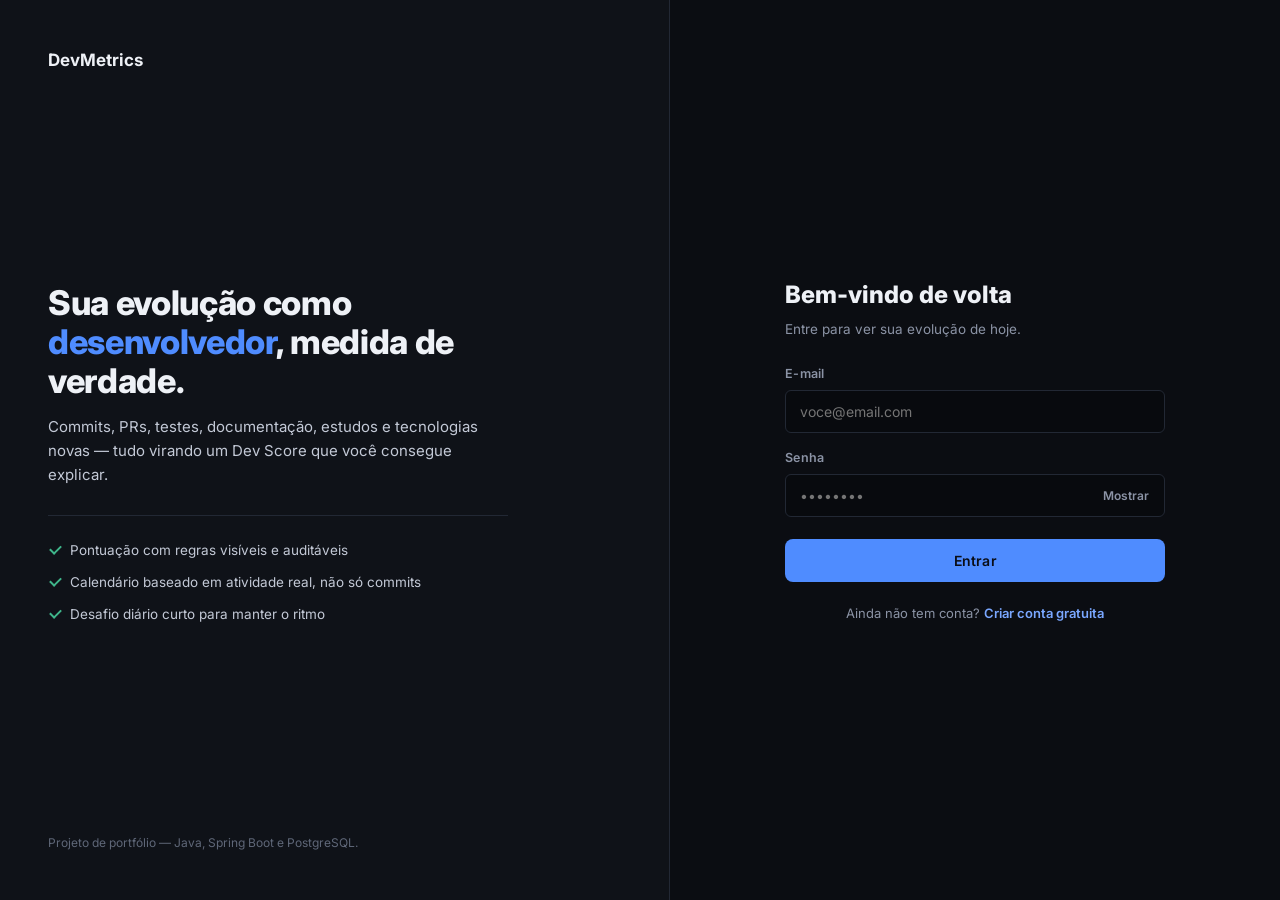
==== commit 6c72ddb8: "feat: refaz telas de login e cadastro Painel lateral com pontos objetivos no lugar das métricas deco" ====
--- a/frontend/achievements.html
+++ b/frontend/achievements.html
@@ -8,10 +8,10 @@
   <link rel="preconnect" href="https://fonts.googleapis.com">
   <link rel="preconnect" href="https://fonts.gstatic.com" crossorigin>
   <link href="https://fonts.googleapis.com/css2?family=Inter:wght@400;500;600;700;800&family=JetBrains+Mono:wght@400;600;700&display=swap" rel="stylesheet">
-  <link rel="stylesheet" href="css/base.css" />
-  <link rel="stylesheet" href="css/animations.css" />
-  <link rel="stylesheet" href="css/components.css" />
-  <link rel="stylesheet" href="css/dashboard.css" />
+  <link rel="stylesheet" href="css/base.css?v=202610261523" />
+  <link rel="stylesheet" href="css/animations.css?v=202610261523" />
+  <link rel="stylesheet" href="css/components.css?v=202610261523" />
+  <link rel="stylesheet" href="css/dashboard.css?v=202610261523" />
 </head>
 <body>
   <div id="navbar" data-active="achievements"></div>
@@ -24,8 +24,8 @@
       </div>
     </div>
 
-    <div class="card reveal" style="margin-bottom:18px">
-      <div class="stat-grid">
+    <div class="reveal" style="margin-bottom:18px">
+      <div class="stat-grid" style="grid-template-columns:repeat(auto-fit,minmax(200px,260px))">
         <div class="stat-tile">
           <div class="stat-value" id="unlockedCount">0</div>
           <div class="stat-label">Desbloqueadas</div>
@@ -40,9 +40,9 @@
     <div id="achievementGrid" class="achievement-grid reveal-stagger"></div>
   </main>
 
-  <script src="js/api.js"></script>
-  <script src="js/ui.js"></script>
-  <script src="js/navbar.js"></script>
-  <script src="js/achievements.js"></script>
+  <script src="js/api.js?v=202610261523"></script>
+  <script src="js/ui.js?v=202610261523"></script>
+  <script src="js/navbar.js?v=202610261523"></script>
+  <script src="js/achievements.js?v=202610261523"></script>
 </body>
 </html>
--- a/frontend/css/components.css
+++ b/frontend/css/components.css
@@ -375,7 +375,7 @@
 /* Achievement grid */
 .achievement-grid {
   display: grid;
-  grid-template-columns: repeat(auto-fill, minmax(150px, 1fr));
+  grid-template-columns: repeat(auto-fill, minmax(200px, 1fr));
   gap: 14px;
 }
 
@@ -385,20 +385,19 @@
   border: 1px solid var(--border);
   background: var(--surface);
   text-align: center;
-  transition: transform var(--dur-mid) var(--ease-spring), border-color var(--dur-fast) ease;
+  transition: border-color var(--dur-fast) ease;
 }
 
 .achievement-card:hover {
-  transform: translateY(-4px);
+  border-color: var(--border-strong);
 }
 
 .achievement-card.locked {
-  opacity: 0.45;
-  filter: grayscale(0.4);
+  opacity: 0.55;
 }
 
 .achievement-card.unlocked {
-  border-color: rgba(255, 203, 82, 0.4);
+  border-color: rgba(63, 182, 139, 0.45);
   background: var(--surface);
 }
 
@@ -439,9 +438,12 @@
 
 /* Empty state */
 .empty-state {
+  grid-column: 1 / -1;
   text-align: center;
-  padding: 40px 20px;
-  color: var(--text-2);
+  padding: 56px 20px;
+  color: var(--text-2);
+  border: 1px dashed var(--border-strong);
+  border-radius: var(--radius-lg);
 }
 
 .empty-state .empty-icon {
@@ -599,3 +601,21 @@
 @media (max-width: 860px) {
   .navbar nav { display: none; }
 }
+
+/* Ações discretas nas listas */
+.list-row .btn-ghost {
+  color: var(--text-2);
+  font-size: 12.5px;
+  font-weight: 500;
+}
+
+.list-row .btn-ghost:hover {
+  color: var(--text-0);
+  background: var(--surface-hover);
+}
+
+.list-row .btn-ghost[data-delete]:hover {
+  color: var(--accent-red);
+}
+
+#tab-profile { max-width: 760px; }
